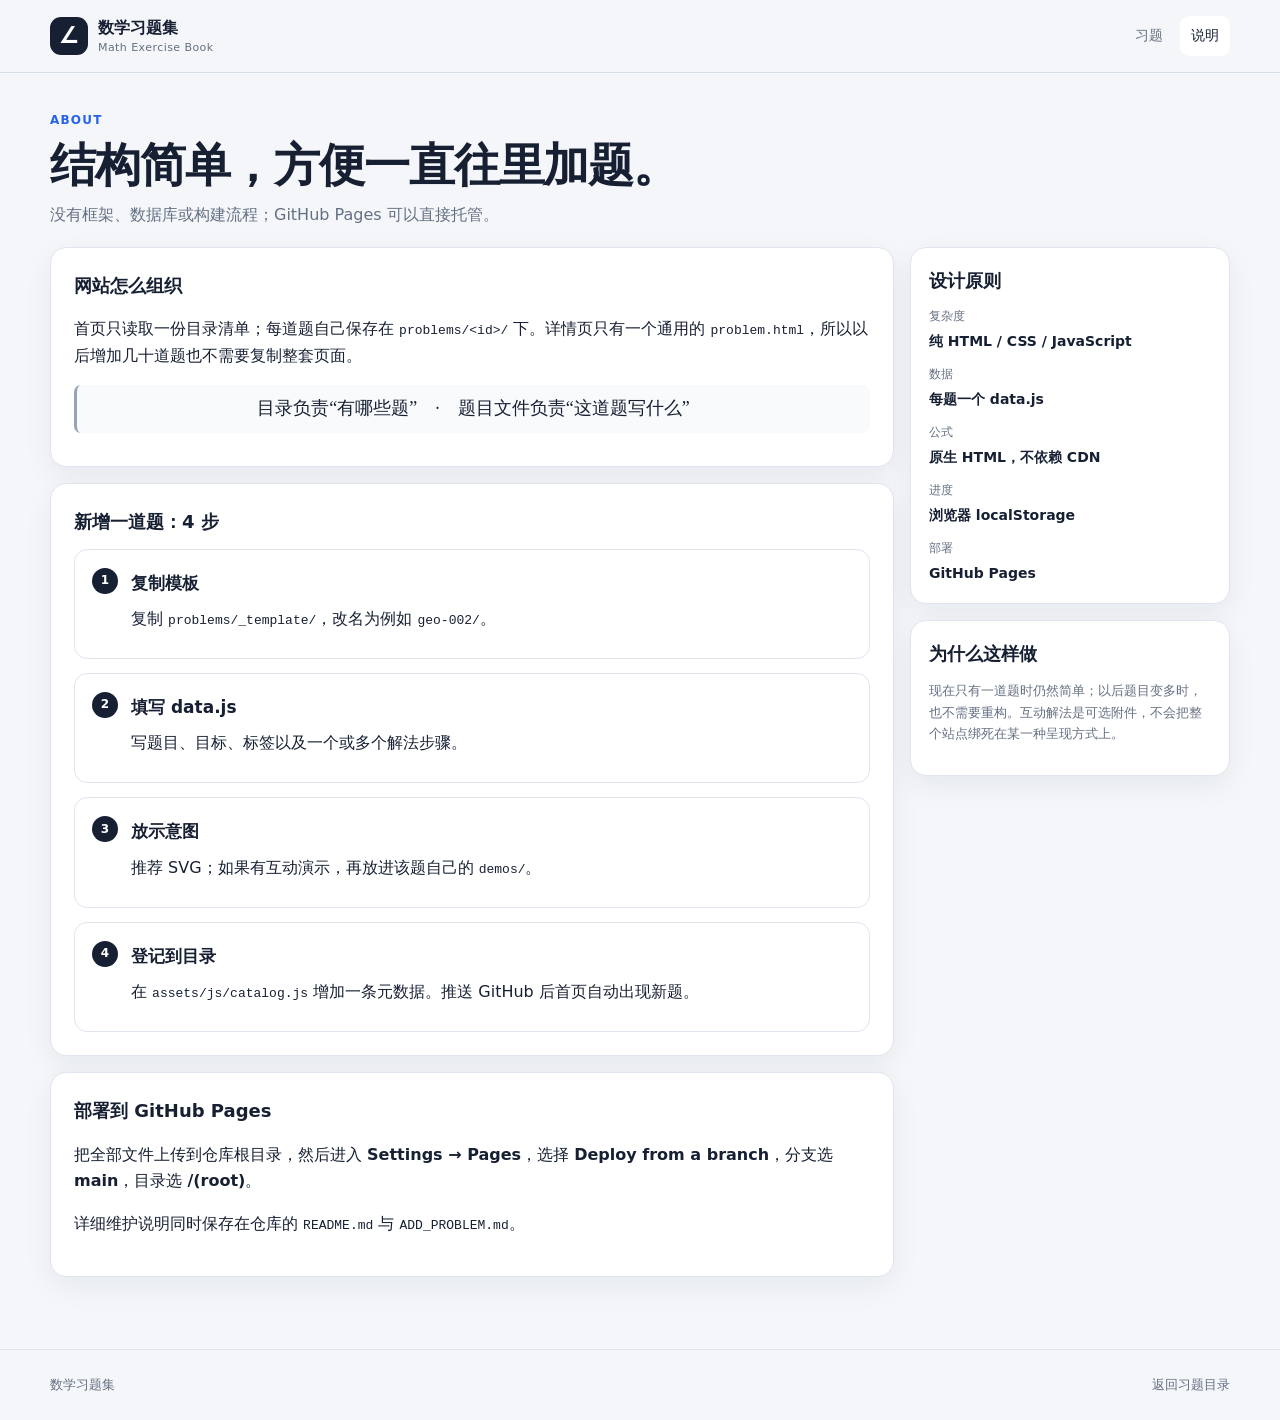
==== about.html @ 28327a07 "Add files via upload" ====
<!doctype html>
<html lang="zh-Hans">
<head>
  <meta charset="utf-8">
  <meta name="viewport" content="width=device-width, initial-scale=1">
  <meta name="description" content="数学习题集网站的结构与维护说明。">
  <title>关于这个习题集</title>
  <link rel="icon" href="assets/icons/favicon.svg" type="image/svg+xml">
  <link rel="stylesheet" href="assets/css/site.css">
</head>
<body>
  <header class="site-header">
    <div class="shell nav-row">
      <a class="brand" href="index.html"><span class="brand-mark">∠</span><span><strong>数学习题集</strong><small>Math Exercise Book</small></span></a>
      <nav class="top-nav"><a href="index.html">习题</a><a class="active" href="about.html">说明</a></nav>
    </div>
  </header>
  <main class="shell problem-shell">
    <section class="problem-hero">
      <div class="problem-heading"><div class="problem-code">ABOUT</div><h1>结构简单，方便一直往里加题。</h1><div class="problem-subline">没有框架、数据库或构建流程；GitHub Pages 可以直接托管。</div></div>
    </section>
    <div class="problem-layout">
      <div class="stack">
        <article class="panel"><div class="panel-inner">
          <h2 class="panel-title">网站怎么组织</h2>
          <p>首页只读取一份目录清单；每道题自己保存在 <code>problems/&lt;id&gt;/</code> 下。详情页只有一个通用的 <code>problem.html</code>，所以以后增加几十道题也不需要复制整套页面。</p>
          <div class="formula">目录负责“有哪些题”　·　题目文件负责“这道题写什么”</div>
        </div></article>
        <article class="panel"><div class="panel-inner">
          <h2 class="panel-title">新增一道题：4 步</h2>
          <div class="step-list">
            <section class="step-card"><span class="step-number">1</span><h3>复制模板</h3><p>复制 <code>problems/_template/</code>，改名为例如 <code>geo-002/</code>。</p></section>
            <section class="step-card"><span class="step-number">2</span><h3>填写 data.js</h3><p>写题目、目标、标签以及一个或多个解法步骤。</p></section>
            <section class="step-card"><span class="step-number">3</span><h3>放示意图</h3><p>推荐 SVG；如果有互动演示，再放进该题自己的 <code>demos/</code>。</p></section>
            <section class="step-card"><span class="step-number">4</span><h3>登记到目录</h3><p>在 <code>assets/js/catalog.js</code> 增加一条元数据。推送 GitHub 后首页自动出现新题。</p></section>
          </div>
        </div></article>
        <article class="panel"><div class="panel-inner">
          <h2 class="panel-title">部署到 GitHub Pages</h2>
          <p>把全部文件上传到仓库根目录，然后进入 <strong>Settings → Pages</strong>，选择 <strong>Deploy from a branch</strong>，分支选 <strong>main</strong>，目录选 <strong>/(root)</strong>。</p>
          <p>详细维护说明同时保存在仓库的 <code>README.md</code> 与 <code>ADD_PROBLEM.md</code>。</p>
        </div></article>
      </div>
      <aside class="stack">
        <section class="panel side-card"><h2 class="panel-title">设计原则</h2><div class="meta-list"><div class="meta-item"><span>复杂度</span><strong>纯 HTML / CSS / JavaScript</strong></div><div class="meta-item"><span>数据</span><strong>每题一个 data.js</strong></div><div class="meta-item"><span>公式</span><strong>原生 HTML，不依赖 CDN</strong></div><div class="meta-item"><span>进度</span><strong>浏览器 localStorage</strong></div><div class="meta-item"><span>部署</span><strong>GitHub Pages</strong></div></div></section>
        <section class="panel demo-card"><h2 class="panel-title">为什么这样做</h2><p>现在只有一道题时仍然简单；以后题目变多时，也不需要重构。互动解法是可选附件，不会把整个站点绑死在某一种呈现方式上。</p></section>
      </aside>
    </div>
  </main>
  <footer class="site-footer"><div class="shell footer-row"><span>数学习题集</span><a href="index.html">返回习题目录</a></div></footer>
</body>
</html>
---- assets/css/site.css ----
:root {
  --bg: #f4f6f9;
  --surface: #ffffff;
  --surface-soft: #f8fafc;
  --ink: #172033;
  --muted: #657083;
  --line: #dfe5ee;
  --line-strong: #cbd5e1;
  --blue: #2563eb;
  --blue-soft: #eef4ff;
  --green: #16803c;
  --green-soft: #ecfdf3;
  --orange: #b45309;
  --orange-soft: #fff7ed;
  --purple: #6d28d9;
  --purple-soft: #f5f3ff;
  --red: #c2410c;
  --shadow: 0 10px 30px rgba(23, 32, 51, .06);
  --radius: 16px;
  --shell: 1180px;
}

* { box-sizing: border-box; }
html { scroll-behavior: smooth; }
body {
  margin: 0;
  min-height: 100vh;
  color: var(--ink);
  background: var(--bg);
  font-family: Inter, ui-sans-serif, system-ui, -apple-system, BlinkMacSystemFont, "Segoe UI", "PingFang SC", "Microsoft YaHei", sans-serif;
  line-height: 1.65;
}
a { color: inherit; text-decoration: none; }
button, input { font: inherit; }
button { color: inherit; }
.shell { width: min(calc(100% - 32px), var(--shell)); margin-inline: auto; }

.site-header {
  position: sticky;
  top: 0;
  z-index: 20;
  background: rgba(244, 246, 249, .92);
  backdrop-filter: blur(14px);
  border-bottom: 1px solid rgba(203, 213, 225, .72);
}
.nav-row { min-height: 72px; display: flex; align-items: center; justify-content: space-between; gap: 24px; }
.brand { display: inline-flex; align-items: center; gap: 10px; }
.brand-mark {
  width: 38px; height: 38px; display: grid; place-items: center;
  color: white; background: var(--ink); border-radius: 11px;
  font-family: Georgia, serif; font-weight: 800; font-size: 22px;
}
.brand strong, .brand small { display: block; line-height: 1.2; }
.brand strong { font-size: 16px; }
.brand small { margin-top: 3px; color: var(--muted); font-size: 11px; letter-spacing: .04em; }
.top-nav { display: flex; align-items: center; gap: 6px; }
.top-nav a { padding: 8px 11px; border-radius: 9px; color: var(--muted); font-size: 14px; }
.top-nav a:hover, .top-nav a.active { color: var(--ink); background: var(--surface); }

.hero { padding: 64px 0 40px; display: grid; grid-template-columns: minmax(0, 1fr) auto; gap: 48px; align-items: end; }
.eyebrow, .section-kicker {
  margin: 0 0 8px; color: var(--blue); font-size: 12px; font-weight: 800; letter-spacing: .14em;
}
.hero h1 { max-width: 760px; margin: 0; font-size: clamp(32px, 4vw, 54px); line-height: 1.12; letter-spacing: -.035em; }
.hero-copy { max-width: 720px; margin: 20px 0 0; color: var(--muted); font-size: 17px; }
.hero-stats { display: grid; grid-template-columns: repeat(3, minmax(82px, 1fr)); gap: 10px; }
.stat { min-width: 92px; padding: 16px; background: var(--surface); border: 1px solid var(--line); border-radius: 14px; box-shadow: var(--shadow); }
.stat strong, .stat span { display: block; }
.stat strong { font-size: 28px; line-height: 1; }
.stat span { margin-top: 7px; color: var(--muted); font-size: 12px; }

.catalog { padding: 20px 0 70px; }
.catalog-head { display: flex; align-items: end; justify-content: space-between; gap: 20px; margin-bottom: 14px; }
.catalog-head h2 { margin: 0; font-size: 27px; }
.catalog-tools { min-width: min(100%, 360px); }
.search-box { display: flex; align-items: center; gap: 8px; padding: 0 13px; background: var(--surface); border: 1px solid var(--line); border-radius: 11px; }
.search-box:focus-within { border-color: #93b4ff; box-shadow: 0 0 0 3px rgba(37, 99, 235, .08); }
.search-box span { color: var(--muted); font-size: 19px; }
.search-box input { width: 100%; height: 44px; border: 0; outline: 0; background: transparent; color: var(--ink); }
.filter-row { display: flex; flex-wrap: wrap; gap: 7px; margin: 0 0 18px; }
.filter-chip { border: 1px solid var(--line); background: var(--surface); border-radius: 999px; padding: 6px 11px; cursor: pointer; color: var(--muted); font-size: 13px; }
.filter-chip:hover, .filter-chip.active { border-color: #9db8ff; color: var(--blue); background: var(--blue-soft); }
.problem-grid { display: grid; grid-template-columns: repeat(2, minmax(0, 1fr)); gap: 14px; }
.problem-card {
  position: relative; display: flex; flex-direction: column; min-height: 230px; padding: 22px;
  background: var(--surface); border: 1px solid var(--line); border-radius: var(--radius); box-shadow: var(--shadow);
  transition: transform .16s ease, border-color .16s ease, box-shadow .16s ease;
}
.problem-card:hover { transform: translateY(-2px); border-color: #b7c8e8; box-shadow: 0 14px 36px rgba(23, 32, 51, .09); }
.card-top { display: flex; align-items: center; justify-content: space-between; gap: 10px; }
.problem-code { font-size: 12px; font-weight: 800; letter-spacing: .1em; color: var(--blue); }
.mastery-dot { display: inline-flex; align-items: center; gap: 6px; color: var(--muted); font-size: 12px; }
.mastery-dot::before { content: ""; width: 8px; height: 8px; border-radius: 50%; background: #cbd5e1; }
.mastery-dot.done { color: var(--green); }
.mastery-dot.done::before { background: #22c55e; }
.problem-card h3 { margin: 16px 0 9px; font-size: 22px; line-height: 1.35; }
.problem-card p { margin: 0; color: var(--muted); font-size: 14px; }
.card-tags { display: flex; flex-wrap: wrap; gap: 6px; margin-top: auto; padding-top: 18px; }
.tag { display: inline-flex; align-items: center; min-height: 27px; padding: 4px 8px; border-radius: 7px; background: var(--surface-soft); border: 1px solid var(--line); color: #526076; font-size: 12px; }
.card-meta { display: flex; align-items: center; justify-content: space-between; gap: 12px; padding-top: 14px; margin-top: 14px; border-top: 1px solid #edf0f5; color: var(--muted); font-size: 12px; }
.empty-state { padding: 40px; text-align: center; color: var(--muted); background: var(--surface); border: 1px dashed var(--line-strong); border-radius: var(--radius); }

.problem-shell { padding: 38px 0 72px; }
.loading-card, .error-card { padding: 36px; background: var(--surface); border: 1px solid var(--line); border-radius: var(--radius); }
.error-card h1 { margin-top: 0; }
.problem-hero { display: grid; grid-template-columns: minmax(0, 1fr) auto; gap: 28px; align-items: start; margin-bottom: 18px; }
.problem-heading { min-width: 0; }
.problem-heading h1 { margin: 8px 0 10px; font-size: clamp(30px, 4vw, 46px); line-height: 1.16; letter-spacing: -.025em; }
.problem-subline { color: var(--muted); }
.problem-actions { display: flex; flex-wrap: wrap; gap: 8px; justify-content: flex-end; }
.btn {
  display: inline-flex; align-items: center; justify-content: center; gap: 7px;
  min-height: 42px; padding: 8px 13px; border: 1px solid var(--line-strong); border-radius: 10px;
  background: var(--surface); cursor: pointer; font-weight: 700; font-size: 14px;
}
.btn:hover { background: var(--surface-soft); }
.btn.primary { color: white; background: var(--ink); border-color: var(--ink); }
.btn.primary:hover { background: #273247; }
.btn.mastered { color: var(--green); background: var(--green-soft); border-color: #a7e7bb; }
.problem-layout { display: grid; grid-template-columns: minmax(0, 1fr) 320px; gap: 16px; align-items: start; }
.stack { display: grid; gap: 16px; }
.panel { background: var(--surface); border: 1px solid var(--line); border-radius: var(--radius); box-shadow: var(--shadow); }
.panel-inner { padding: 23px; }
.panel-title { margin: 0 0 12px; font-size: 18px; }
.statement { font-size: 17px; }
.statement p { margin: 0 0 12px; }
.goal { margin-top: 14px; padding: 12px 14px; background: var(--green-soft); border: 1px solid #bde9ca; border-radius: 10px; }
.figure-wrap { padding: 14px; }
.figure-wrap img { display: block; width: 100%; height: auto; border-radius: 12px; background: white; }
.figure-caption { padding: 0 16px 14px; color: var(--muted); font-size: 12px; text-align: center; }
.side-card { padding: 18px; }
.meta-list { display: grid; gap: 12px; }
.meta-item { display: grid; gap: 3px; }
.meta-item span:first-child { color: var(--muted); font-size: 12px; }
.meta-item strong { font-size: 14px; }
.solution-switch { display: flex; gap: 8px; flex-wrap: wrap; padding: 10px; background: var(--surface-soft); border: 1px solid var(--line); border-radius: 13px; }
.solution-tab { flex: 1 1 200px; min-height: 48px; padding: 8px 12px; border: 1px solid transparent; border-radius: 10px; background: transparent; cursor: pointer; text-align: left; }
.solution-tab strong, .solution-tab span { display: block; }
.solution-tab span { margin-top: 2px; color: var(--muted); font-size: 11px; }
.solution-tab.active { background: var(--surface); border-color: var(--line); box-shadow: 0 4px 14px rgba(23,32,51,.06); }
.solution-head { display: flex; align-items: start; justify-content: space-between; gap: 18px; padding: 24px 24px 18px; border-bottom: 1px solid var(--line); }
.solution-head h2 { margin: 0 0 6px; font-size: 24px; }
.solution-head p { margin: 0; color: var(--muted); }
.solution-body { padding: 24px; }
.step-list { display: grid; gap: 14px; }
.step-card { position: relative; padding: 18px 18px 18px 56px; border: 1px solid var(--line); border-radius: 13px; background: #fff; }
.step-number { position: absolute; left: 17px; top: 18px; width: 26px; height: 26px; display: grid; place-items: center; border-radius: 50%; background: var(--ink); color: white; font-size: 12px; font-weight: 800; }
.step-card h3 { margin: 1px 0 9px; font-size: 17px; }
.step-card p { margin: 8px 0; }
.formula { margin: 10px 0; padding: 10px 12px; overflow-x: auto; background: var(--surface-soft); border-left: 3px solid #94a3b8; border-radius: 7px; font: 18px/1.55 Georgia, "Times New Roman", "Noto Serif SC", serif; text-align: center; }
.formula.key { background: var(--blue-soft); border-left-color: var(--blue); font-weight: 700; }
.theorem-box { margin: 10px 0; padding: 10px 12px; background: var(--orange-soft); border: 1px solid #fed7aa; border-radius: 9px; }
.note-box { margin: 10px 0; padding: 10px 12px; background: var(--purple-soft); border: 1px solid #ddd6fe; border-radius: 9px; }
.solution-end { margin-top: 18px; padding: 16px; border-radius: 12px; background: var(--green-soft); border: 1px solid #bde9ca; text-align: center; font-size: 18px; font-weight: 800; }
.compare-table { width: 100%; border-collapse: collapse; font-size: 14px; }
.compare-table th, .compare-table td { padding: 10px; text-align: left; border-bottom: 1px solid var(--line); vertical-align: top; }
.compare-table th { color: var(--muted); font-size: 12px; }
.demo-card { padding: 18px; }
.demo-card p { margin: 0 0 12px; color: var(--muted); font-size: 13px; }

.site-footer { border-top: 1px solid var(--line); color: var(--muted); }
.footer-row { min-height: 70px; display: flex; align-items: center; justify-content: space-between; gap: 20px; font-size: 13px; }
.footer-row a:hover { color: var(--ink); }

@media (max-width: 920px) {
  .hero { grid-template-columns: 1fr; gap: 24px; padding-top: 44px; }
  .hero-stats { width: 100%; }
  .problem-grid { grid-template-columns: 1fr; }
  .problem-layout { grid-template-columns: 1fr; }
  .problem-layout > aside { order: -1; }
  .problem-hero { grid-template-columns: 1fr; }
  .problem-actions { justify-content: flex-start; }
}
@media (max-width: 640px) {
  .shell { width: min(calc(100% - 20px), var(--shell)); }
  .nav-row { min-height: 64px; }
  .brand small { display: none; }
  .top-nav a { padding-inline: 7px; }
  .hero { padding-top: 34px; }
  .hero h1 { font-size: 34px; }
  .hero-stats { grid-template-columns: repeat(3, 1fr); }
  .stat { min-width: 0; padding: 12px; }
  .stat strong { font-size: 23px; }
  .catalog-head { align-items: stretch; flex-direction: column; }
  .catalog-tools { min-width: 0; width: 100%; }
  .problem-shell { padding-top: 24px; }
  .panel-inner, .solution-body { padding: 17px; }
  .solution-head { padding: 18px 17px 15px; flex-direction: column; }
  .step-card { padding-left: 48px; }
  .step-number { left: 13px; }
  .footer-row { align-items: flex-start; flex-direction: column; justify-content: center; gap: 4px; padding-block: 16px; }
}
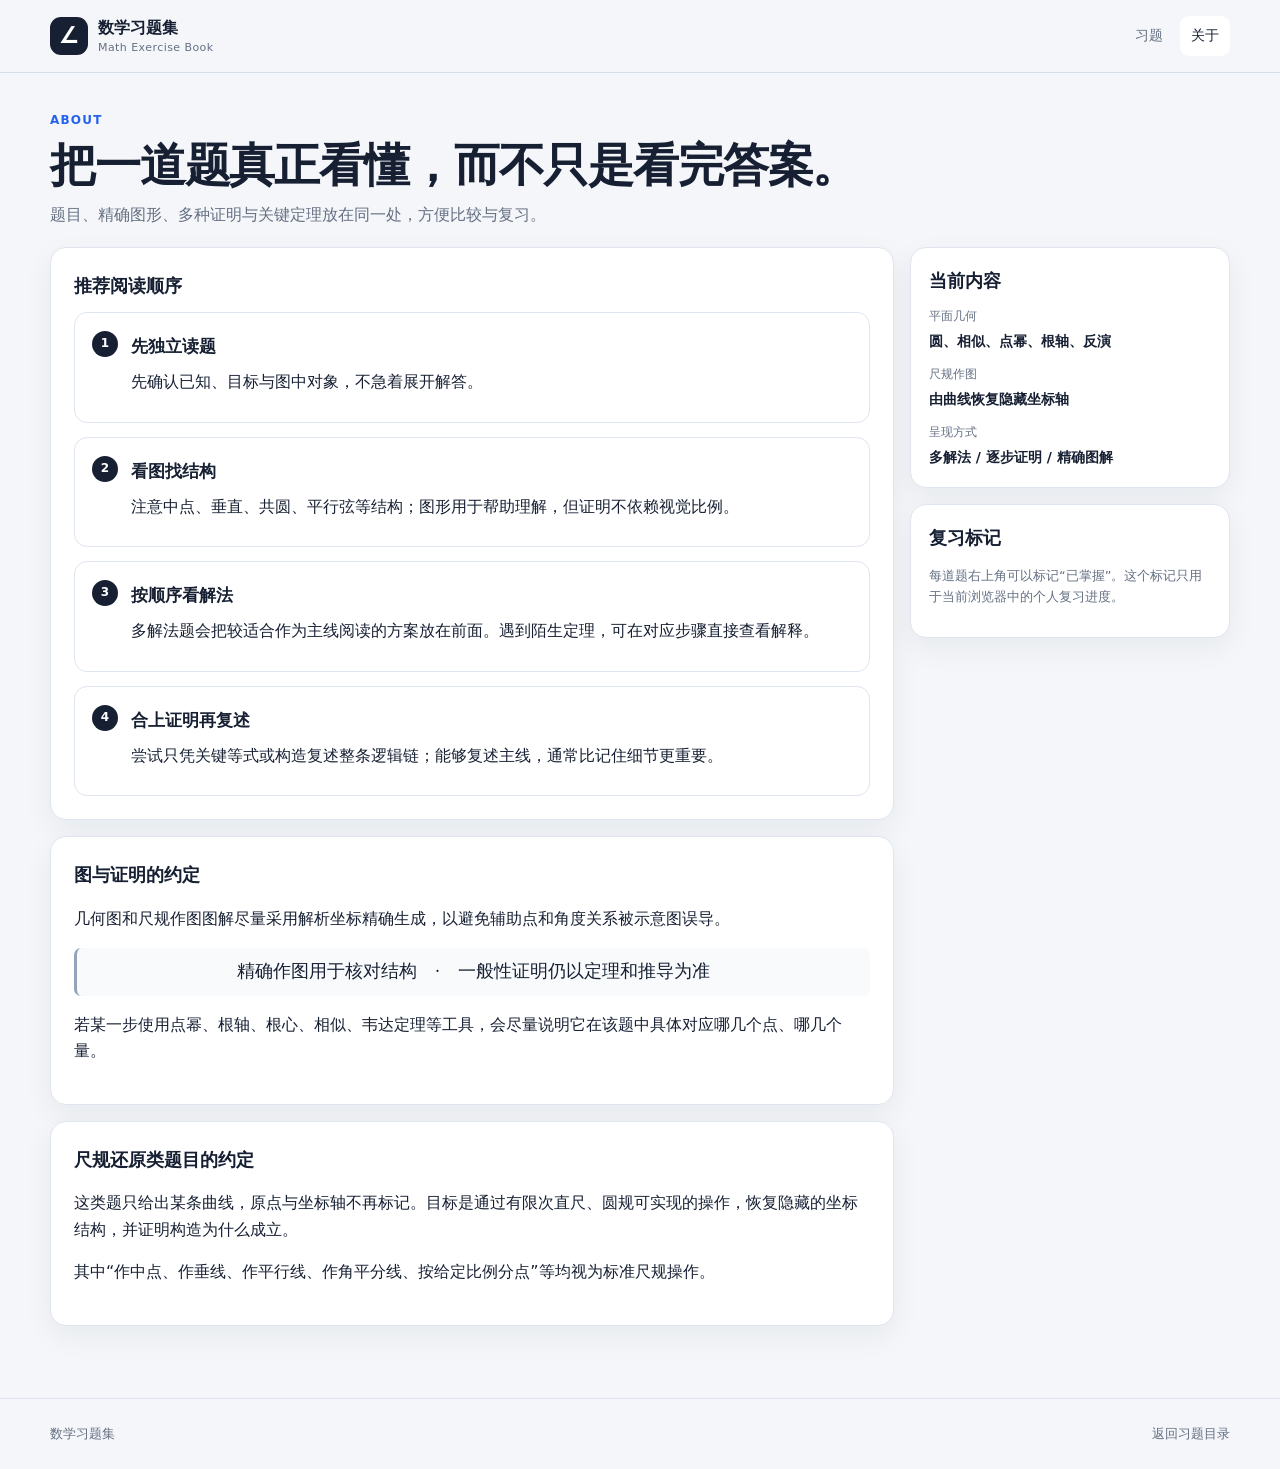
==== commit 3ff4ba68: "Add files via upload" ====
--- a/about.html
+++ b/about.html
@@ -3,8 +3,8 @@
 <head>
   <meta charset="utf-8">
   <meta name="viewport" content="width=device-width, initial-scale=1">
-  <meta name="description" content="数学习题集网站的结构与维护说明。">
-  <title>关于这个习题集</title>
+  <meta name="description" content="关于数学习题集的阅读方式、内容约定与复习方法。">
+  <title>关于 | 数学习题集</title>
   <link rel="icon" href="assets/icons/favicon.svg" type="image/svg+xml">
   <link rel="stylesheet" href="assets/css/site.css">
 </head>
@@ -12,41 +12,62 @@
   <header class="site-header">
     <div class="shell nav-row">
       <a class="brand" href="index.html"><span class="brand-mark">∠</span><span><strong>数学习题集</strong><small>Math Exercise Book</small></span></a>
-      <nav class="top-nav"><a href="index.html">习题</a><a class="active" href="about.html">说明</a></nav>
+      <nav class="top-nav" aria-label="主导航"><a href="index.html">习题</a><a class="active" href="about.html">关于</a></nav>
     </div>
   </header>
+
   <main class="shell problem-shell">
     <section class="problem-hero">
-      <div class="problem-heading"><div class="problem-code">ABOUT</div><h1>结构简单，方便一直往里加题。</h1><div class="problem-subline">没有框架、数据库或构建流程；GitHub Pages 可以直接托管。</div></div>
+      <div class="problem-heading">
+        <div class="problem-code">ABOUT</div>
+        <h1>把一道题真正看懂，而不只是看完答案。</h1>
+        <div class="problem-subline">题目、精确图形、多种证明与关键定理放在同一处，方便比较与复习。</div>
+      </div>
     </section>
+
     <div class="problem-layout">
       <div class="stack">
         <article class="panel"><div class="panel-inner">
-          <h2 class="panel-title">网站怎么组织</h2>
-          <p>首页只读取一份目录清单；每道题自己保存在 <code>problems/&lt;id&gt;/</code> 下。详情页只有一个通用的 <code>problem.html</code>，所以以后增加几十道题也不需要复制整套页面。</p>
-          <div class="formula">目录负责“有哪些题”　·　题目文件负责“这道题写什么”</div>
-        </div></article>
-        <article class="panel"><div class="panel-inner">
-          <h2 class="panel-title">新增一道题：4 步</h2>
+          <h2 class="panel-title">推荐阅读顺序</h2>
           <div class="step-list">
-            <section class="step-card"><span class="step-number">1</span><h3>复制模板</h3><p>复制 <code>problems/_template/</code>，改名为例如 <code>geo-002/</code>。</p></section>
-            <section class="step-card"><span class="step-number">2</span><h3>填写 data.js</h3><p>写题目、目标、标签以及一个或多个解法步骤。</p></section>
-            <section class="step-card"><span class="step-number">3</span><h3>放示意图</h3><p>推荐 SVG；如果有互动演示，再放进该题自己的 <code>demos/</code>。</p></section>
-            <section class="step-card"><span class="step-number">4</span><h3>登记到目录</h3><p>在 <code>assets/js/catalog.js</code> 增加一条元数据。推送 GitHub 后首页自动出现新题。</p></section>
+            <section class="step-card"><span class="step-number">1</span><h3>先独立读题</h3><p>先确认已知、目标与图中对象，不急着展开解答。</p></section>
+            <section class="step-card"><span class="step-number">2</span><h3>看图找结构</h3><p>注意中点、垂直、共圆、平行弦等结构；图形用于帮助理解，但证明不依赖视觉比例。</p></section>
+            <section class="step-card"><span class="step-number">3</span><h3>按顺序看解法</h3><p>多解法题会把较适合作为主线阅读的方案放在前面。遇到陌生定理，可在对应步骤直接查看解释。</p></section>
+            <section class="step-card"><span class="step-number">4</span><h3>合上证明再复述</h3><p>尝试只凭关键等式或构造复述整条逻辑链；能够复述主线，通常比记住细节更重要。</p></section>
           </div>
         </div></article>
+
         <article class="panel"><div class="panel-inner">
-          <h2 class="panel-title">部署到 GitHub Pages</h2>
-          <p>把全部文件上传到仓库根目录，然后进入 <strong>Settings → Pages</strong>，选择 <strong>Deploy from a branch</strong>，分支选 <strong>main</strong>，目录选 <strong>/(root)</strong>。</p>
-          <p>详细维护说明同时保存在仓库的 <code>README.md</code> 与 <code>ADD_PROBLEM.md</code>。</p>
+          <h2 class="panel-title">图与证明的约定</h2>
+          <p>几何图和尺规作图图解尽量采用解析坐标精确生成，以避免辅助点和角度关系被示意图误导。</p>
+          <div class="formula">精确作图用于核对结构　·　一般性证明仍以定理和推导为准</div>
+          <p>若某一步使用点幂、根轴、根心、相似、韦达定理等工具，会尽量说明它在该题中具体对应哪几个点、哪几个量。</p>
+        </div></article>
+
+        <article class="panel"><div class="panel-inner">
+          <h2 class="panel-title">尺规还原类题目的约定</h2>
+          <p>这类题只给出某条曲线，原点与坐标轴不再标记。目标是通过有限次直尺、圆规可实现的操作，恢复隐藏的坐标结构，并证明构造为什么成立。</p>
+          <p>其中“作中点、作垂线、作平行线、作角平分线、按给定比例分点”等均视为标准尺规操作。</p>
         </div></article>
       </div>
+
       <aside class="stack">
-        <section class="panel side-card"><h2 class="panel-title">设计原则</h2><div class="meta-list"><div class="meta-item"><span>复杂度</span><strong>纯 HTML / CSS / JavaScript</strong></div><div class="meta-item"><span>数据</span><strong>每题一个 data.js</strong></div><div class="meta-item"><span>公式</span><strong>原生 HTML，不依赖 CDN</strong></div><div class="meta-item"><span>进度</span><strong>浏览器 localStorage</strong></div><div class="meta-item"><span>部署</span><strong>GitHub Pages</strong></div></div></section>
-        <section class="panel demo-card"><h2 class="panel-title">为什么这样做</h2><p>现在只有一道题时仍然简单；以后题目变多时，也不需要重构。互动解法是可选附件，不会把整个站点绑死在某一种呈现方式上。</p></section>
+        <section class="panel side-card">
+          <h2 class="panel-title">当前内容</h2>
+          <div class="meta-list">
+            <div class="meta-item"><span>平面几何</span><strong>圆、相似、点幂、根轴、反演</strong></div>
+            <div class="meta-item"><span>尺规作图</span><strong>由曲线恢复隐藏坐标轴</strong></div>
+            <div class="meta-item"><span>呈现方式</span><strong>多解法 / 逐步证明 / 精确图解</strong></div>
+          </div>
+        </section>
+        <section class="panel demo-card">
+          <h2 class="panel-title">复习标记</h2>
+          <p>每道题右上角可以标记“已掌握”。这个标记只用于当前浏览器中的个人复习进度。</p>
+        </section>
       </aside>
     </div>
   </main>
+
   <footer class="site-footer"><div class="shell footer-row"><span>数学习题集</span><a href="index.html">返回习题目录</a></div></footer>
 </body>
-</html>+</html>
--- a/assets/css/site.css
+++ b/assets/css/site.css
@@ -126,7 +126,10 @@
 .statement p { margin: 0 0 12px; }
 .goal { margin-top: 14px; padding: 12px 14px; background: var(--green-soft); border: 1px solid #bde9ca; border-radius: 10px; }
 .figure-wrap { padding: 14px; }
+.figure-link { display: block; border-radius: 12px; overflow: hidden; }
+.figure-link:hover img { opacity: .97; }
 .figure-wrap img { display: block; width: 100%; height: auto; border-radius: 12px; background: white; }
+.figure-zoom-hint { white-space: nowrap; }
 .figure-caption { padding: 0 16px 14px; color: var(--muted); font-size: 12px; text-align: center; }
 .side-card { padding: 18px; }
 .meta-list { display: grid; gap: 12px; }
